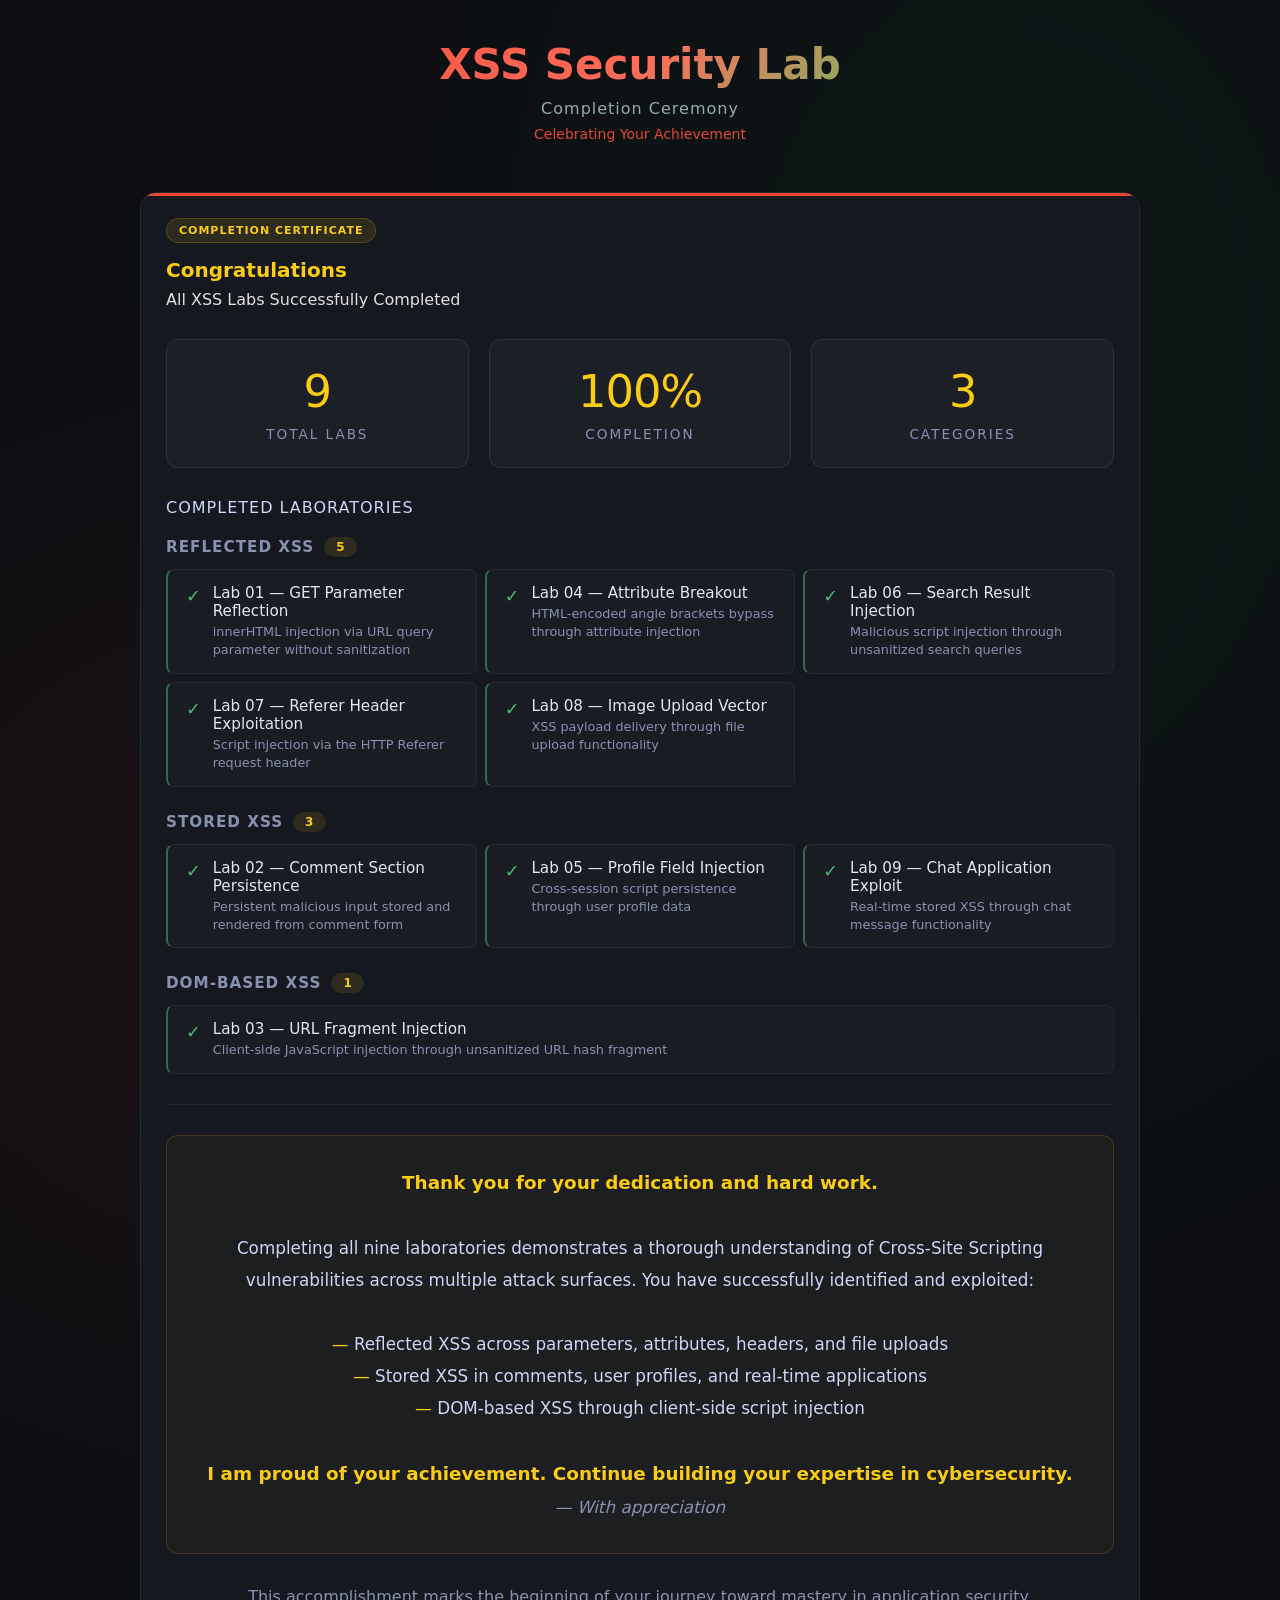
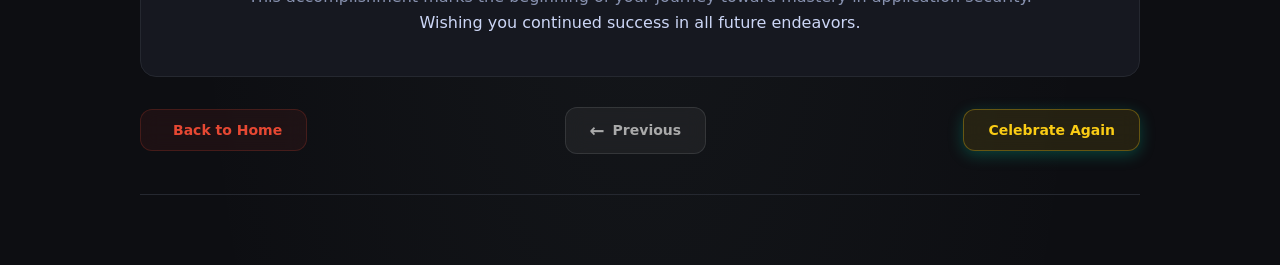
==== final.html @ 7cd40464 "Initial commit: XSS Laboratories project" ====
<!DOCTYPE html>
<html lang="en">
<head>
    <meta charset="UTF-8">
    <meta name="viewport" content="width=device-width, initial-scale=1.0">
    <title>XSS Lab Complete: Congratulations!</title>
    <link rel="stylesheet" href="/style/style_lab/style.css">
    <style>
        /* Celebration Animation Styles */
        .celebration-overlay {
            position: fixed;
            top: 0;
            left: 0;
            width: 100%;
            height: 100%;
            pointer-events: none;
            z-index: 9999;
        }

        .confetti {
            position: absolute;
            width: 10px;
            height: 10px;
            animation: confettiFall linear forwards;
        }

        @keyframes confettiFall {
            0% {
                transform: translateY(-100px) rotate(0deg) scale(1);
                opacity: 1;
            }
            25% {
                transform: translateY(25vh) rotate(90deg) scale(1.1);
                opacity: 1;
            }
            50% {
                transform: translateY(50vh) rotate(180deg) scale(0.9);
                opacity: 0.8;
            }
            75% {
                transform: translateY(75vh) rotate(270deg) scale(0.7);
                opacity: 0.5;
            }
            100% {
                transform: translateY(100vh) rotate(360deg) scale(0.4);
                opacity: 0;
            }
        }

        @keyframes floatUp {
            0% {
                transform: translateY(0) scale(1);
                opacity: 1;
            }
            100% {
                transform: translateY(-80px) scale(1.3);
                opacity: 0;
            }
        }

        .floating-emoji {
            position: absolute;
            font-size: 1.8rem;
            animation: floatUp 2s ease-out forwards;
            pointer-events: none;
        }

        /* Professional subtle sparkle */
        .trophy-sparkle {
            animation: professionalGlow 2s ease-in-out infinite alternate;
        }

        @keyframes professionalGlow {
            0% {
                text-shadow: 0 0 15px rgba(250, 204, 21, 0.4), 0 0 30px rgba(250, 204, 21, 0.2);
            }
            100% {
                text-shadow: 0 0 25px rgba(250, 204, 21, 0.6), 0 0 50px rgba(250, 204, 21, 0.3);
            }
        }

        .stats-grid {
            display: grid;
            grid-template-columns: repeat(auto-fit, minmax(150px, 1fr));
            gap: 20px;
            margin: 30px 0;
        }

        .stat-card {
            background: rgba(255, 255, 255, 0.03);
            border: 1px solid rgba(255, 255, 255, 0.08);
            border-radius: 12px;
            padding: 25px 20px;
            text-align: center;
            transition: all 0.3s ease;
        }

        .stat-card:hover {
            background: rgba(255, 255, 255, 0.06);
            border-color: rgba(250, 204, 21, 0.3);
            transform: translateY(-3px);
        }

        .stat-number {
            font-size: 2.8rem;
            font-weight: 300;
            color: #facc15;
            margin-bottom: 8px;
            letter-spacing: -1px;
        }

        .stat-label {
            font-size: 0.85rem;
            color: #8892b0;
            text-transform: uppercase;
            letter-spacing: 2px;
            font-weight: 500;
        }

        .message-box {
            background: rgba(250, 204, 21, 0.03);
            border: 1px solid rgba(250, 204, 21, 0.15);
            border-radius: 12px;
            padding: 30px;
            margin: 30px 0;
            font-size: 1.05rem;
            line-height: 1.9;
            color: #ccd6f6;
            text-align: center;
        }

        .message-box strong {
            color: #facc15;
            font-size: 1.15rem;
            font-weight: 600;
        }

        /* Professional Lab List Styles */
        .lab-list-section {
            margin: 30px 0;
        }

        .lab-category {
            margin-bottom: 25px;
        }

        .lab-category h4 {
            color: #8892b0;
            margin-bottom: 12px;
            font-size: 0.95rem;
            font-weight: 600;
            letter-spacing: 1px;
            text-transform: uppercase;
            display: flex;
            align-items: center;
            gap: 10px;
        }

        .lab-category h4 .category-count {
            background: rgba(250, 204, 21, 0.1);
            padding: 3px 12px;
            border-radius: 20px;
            font-size: 0.75rem;
            color: #facc15;
            letter-spacing: 0.5px;
        }

        .lab-list {
            list-style: none;
            padding: 0;
            display: grid;
            grid-template-columns: repeat(auto-fit, minmax(300px, 1fr));
            gap: 8px;
        }

        .lab-list li {
            background: rgba(255, 255, 255, 0.02);
            border: 1px solid rgba(255, 255, 255, 0.06);
            border-radius: 8px;
            padding: 14px 18px;
            color: #ccd6f6;
            transition: all 0.3s ease;
            display: flex;
            align-items: flex-start;
            gap: 12px;
        }

        .lab-list li:hover {
            background: rgba(255, 255, 255, 0.04);
            border-color: rgba(250, 204, 21, 0.2);
        }

        .lab-list li.completed {
            border-left: 2px solid rgba(72, 187, 120, 0.5);
        }

        .lab-list li .check-icon {
            color: #48bb78;
            font-size: 1.1rem;
            margin-top: 2px;
            flex-shrink: 0;
        }

        .lab-list li .lab-info {
            flex: 1;
        }

        .lab-list li .lab-name {
            font-weight: 500;
            font-size: 0.95rem;
            color: #e2e8f0;
            display: block;
            margin-bottom: 3px;
        }

        .lab-list li .lab-desc {
            font-size: 0.8rem;
            color: #8892b0;
            display: block;
            line-height: 1.4;
        }

        .divider {
            border: none;
            border-top: 1px solid rgba(255, 255, 255, 0.06);
            margin: 30px 0;
        }
    </style>
</head>
<body>
<div class="container">
    <div class="header">
        <h1>XSS Security Lab</h1>
        <p class="tagline">Completion Ceremony</p>
        <p class="author">Celebrating Your Achievement</p>
    </div>

    <div class="lab-card">
        <div class="badge" style="background: rgba(250, 204, 21, 0.1); color: #facc15; border: 1px solid rgba(250, 204, 21, 0.2);">COMPLETION CERTIFICATE</div>
        <h2 style="color: #facc15;" class="trophy-sparkle">
            Congratulations
        </h2>
        <p class="subtitle">All XSS Labs Successfully Completed</p>

        <div class="stats-grid">
            <div class="stat-card">
                <div class="stat-number">9</div>
                <div class="stat-label">Total Labs</div>
            </div>
            <div class="stat-card">
                <div class="stat-number">100%</div>
                <div class="stat-label">Completion</div>
            </div>
            <div class="stat-card">
                <div class="stat-number">3</div>
                <div class="stat-label">Categories</div>
            </div>
        </div>

        <!-- Lab List Section -->
        <div class="lab-list-section">
            <h3 style="color: #ccd6f6; margin-bottom: 20px; font-weight: 500; font-size: 1rem; letter-spacing: 1px; text-transform: uppercase;">Completed Laboratories</h3>
            
            <!-- Reflected XSS Category -->
            <div class="lab-category">
                <h4>Reflected XSS <span class="category-count">5</span></h4>
                <ul class="lab-list">
                    <li class="completed">
                        <span class="check-icon">✓</span>
                        <div class="lab-info">
                            <span class="lab-name">Lab 01 — GET Parameter Reflection</span>
                            <span class="lab-desc">innerHTML injection via URL query parameter without sanitization</span>
                        </div>
                    </li>
                    <li class="completed">
                        <span class="check-icon">✓</span>
                        <div class="lab-info">
                            <span class="lab-name">Lab 04 — Attribute Breakout</span>
                            <span class="lab-desc">HTML-encoded angle brackets bypass through attribute injection</span>
                        </div>
                    </li>
                    <li class="completed">
                        <span class="check-icon">✓</span>
                        <div class="lab-info">
                            <span class="lab-name">Lab 06 — Search Result Injection</span>
                            <span class="lab-desc">Malicious script injection through unsanitized search queries</span>
                        </div>
                    </li>
                    <li class="completed">
                        <span class="check-icon">✓</span>
                        <div class="lab-info">
                            <span class="lab-name">Lab 07 — Referer Header Exploitation</span>
                            <span class="lab-desc">Script injection via the HTTP Referer request header</span>
                        </div>
                    </li>
                    <li class="completed">
                        <span class="check-icon">✓</span>
                        <div class="lab-info">
                            <span class="lab-name">Lab 08 — Image Upload Vector</span>
                            <span class="lab-desc">XSS payload delivery through file upload functionality</span>
                        </div>
                    </li>
                </ul>
            </div>

            <!-- Stored XSS Category -->
            <div class="lab-category">
                <h4>Stored XSS <span class="category-count">3</span></h4>
                <ul class="lab-list">
                    <li class="completed">
                        <span class="check-icon">✓</span>
                        <div class="lab-info">
                            <span class="lab-name">Lab 02 — Comment Section Persistence</span>
                            <span class="lab-desc">Persistent malicious input stored and rendered from comment form</span>
                        </div>
                    </li>
                    <li class="completed">
                        <span class="check-icon">✓</span>
                        <div class="lab-info">
                            <span class="lab-name">Lab 05 — Profile Field Injection</span>
                            <span class="lab-desc">Cross-session script persistence through user profile data</span>
                        </div>
                    </li>
                    <li class="completed">
                        <span class="check-icon">✓</span>
                        <div class="lab-info">
                            <span class="lab-name">Lab 09 — Chat Application Exploit</span>
                            <span class="lab-desc">Real-time stored XSS through chat message functionality</span>
                        </div>
                    </li>
                </ul>
            </div>

            <!-- DOM-based XSS Category -->
            <div class="lab-category">
                <h4>DOM-based XSS <span class="category-count">1</span></h4>
                <ul class="lab-list">
                    <li class="completed">
                        <span class="check-icon">✓</span>
                        <div class="lab-info">
                            <span class="lab-name">Lab 03 — URL Fragment Injection</span>
                            <span class="lab-desc">Client-side JavaScript injection through unsanitized URL hash fragment</span>
                        </div>
                    </li>
                </ul>
            </div>
        </div>

        <hr class="divider">

        <div class="message-box">
            <strong>Thank you for your dedication and hard work.</strong><br><br>
            Completing all nine laboratories demonstrates a thorough understanding of Cross-Site Scripting vulnerabilities across multiple attack surfaces. You have successfully identified and exploited:<br><br>
            <span style="color: #facc15;">—</span> Reflected XSS across parameters, attributes, headers, and file uploads<br>
            <span style="color: #facc15;">—</span> Stored XSS in comments, user profiles, and real-time applications<br>
            <span style="color: #facc15;">—</span> DOM-based XSS through client-side script injection<br><br>
            <strong>I am proud of your achievement. Continue building your expertise in cybersecurity.</strong><br>
            <em style="color: #8892b0;">— With appreciation</em>
        </div>

        <div class="description" style="text-align: center; font-size: 1rem; color: #8892b0;">
            <p>This accomplishment marks the beginning of your journey toward mastery in application security.</p>
            <p style="color: #ccd6f6;">Wishing you continued success in all future endeavors.</p>
        </div>
    </div>

    <div class="button-container">
        <button class="nav-btn btn-home" onclick="window.location.href='index.html'">
            <span class="btn-icon"></span> Back to Home
        </button>
        <button class="nav-btn btn-prev" onclick="window.location.href='lab9.html'">
            <span class="btn-icon">&#8592;</span> Previous
        </button>
        <button class="nav-btn btn-next" onclick="restartCelebration()" style="background: rgba(250, 204, 21, 0.1); color: #facc15; border: 1px solid rgba(250, 204, 21, 0.3);">
            Celebrate Again
        </button>
    </div>

    <div class="footer">
        
    </div>
</div>

<div class="celebration-overlay" id="celebrationOverlay"></div>

<script>
    function toggleSolution() {
        // Placeholder for compatibility
    }

    // ============ PROFESSIONAL CELEBRATION EFFECTS ============
    
    const confettiColors = [
        '#facc15', '#c9a914', '#e5c217', '#d4af37', '#b8960f',
        '#f0d060', '#dac04a', '#c5a830', '#b89820', '#a88818'
    ];

    function createConfetti() {
        const overlay = document.getElementById('celebrationOverlay');
        const confettiCount = 100;

        for (let i = 0; i < confettiCount; i++) {
            setTimeout(() => {
                const confetti = document.createElement('div');
                confetti.className = 'confetti';
                confetti.style.left = Math.random() * 100 + '%';
                confetti.style.backgroundColor = confettiColors[Math.floor(Math.random() * confettiColors.length)];
                confetti.style.width = (Math.random() * 8 + 4) + 'px';
                confetti.style.height = (Math.random() * 8 + 4) + 'px';
                confetti.style.borderRadius = '2px';
                confetti.style.animationDuration = (Math.random() * 4 + 3) + 's';
                confetti.style.animationDelay = Math.random() * 0.8 + 's';
                confetti.style.opacity = '0.7';
                
                overlay.appendChild(confetti);
                
                setTimeout(() => {
                    confetti.remove();
                }, 6000);
            }, i * 25);
        }
    }

    function restartCelebration() {
        const overlay = document.getElementById('celebrationOverlay');
        overlay.innerHTML = '';
        createConfetti();
        
        // Scroll to top smoothly
        window.scrollTo({ top: 0, behavior: 'smooth' });
    }

    // Auto-start celebration on page load
    window.addEventListener('load', () => {
        setTimeout(() => {
            createConfetti();
        }, 500);
    });

    // Single celebration wave
    setInterval(() => {
        createConfetti();
    }, 8000);

    console.log('✓ All 9 XSS Laboratories Completed');
    console.log('✓ Categories: Reflected (5) | Stored (3) | DOM-based (1)');
    console.log('✓ Completion: 100%');
</script>
</body>
</html>
---- style/style_lab/style.css ----
:root {
    /* Collection 2: The Offensive Labs */
    --bg: #0D0E12;
    --card: #161820;
    --accent: #E64833;
    --danger: #E64833;
    --warning: #f0a500;
    --success: #00FF66;
    --info: #90AEAD;
    --text: #e0e0e0;
    --muted: #90AEAD;
    --border: #252830;
    --glow: #E64833;
}

* {
    margin: 0;
    padding: 0;
    box-sizing: border-box;
}

body {
    font-family: 'Segoe UI', system-ui, -apple-system, sans-serif;
    background: var(--bg);
    color: var(--text);
    min-height: 100vh;
    padding: 40px 20px;
    position: relative;
    overflow-x: hidden;
    background-image: 
        radial-gradient(ellipse at 20% 50%, rgba(230, 72, 51, 0.06) 0%, transparent 50%),
        radial-gradient(ellipse at 80% 20%, rgba(0, 255, 102, 0.04) 0%, transparent 50%),
        radial-gradient(ellipse at 50% 80%, rgba(144, 174, 173, 0.05) 0%, transparent 50%);
}

.container {
    max-width: 1000px;
    margin: 0 auto;
    position: relative;
    z-index: 1;
}

/* Header */
.header {
    text-align: center;
    margin-bottom: 50px;
}

.header h1 {
    font-size: 42px;
    font-weight: 800;
    background: linear-gradient(135deg, var(--accent), #ff6b5a, var(--success));
    -webkit-background-clip: text;
    -webkit-text-fill-color: transparent;
    background-clip: text;
    margin-bottom: 10px;
}

.header .tagline {
    color: var(--muted);
    font-size: 16px;
    letter-spacing: 1px;
}

.header .author {
    color: var(--accent);
    font-size: 14px;
    margin-top: 8px;
}

/* Lab Card */
.lab-card {
    background: var(--card);
    border: 1px solid var(--border);
    border-radius: 16px;
    padding: 25px;
    transition: all 0.3s;
    position: relative;
    overflow: hidden;
    backdrop-filter: blur(10px);
    margin-bottom: 30px;
}

.lab-card:hover {
    border-color: var(--accent);
    box-shadow: 0 15px 40px rgba(230, 72, 51, 0.15);
}

.lab-card::before {
    content: '';
    position: absolute;
    top: 0;
    left: 0;
    right: 0;
    height: 3px;
    background: var(--danger);
}

.lab-card .badge {
    display: inline-block;
    padding: 5px 12px;
    border-radius: 20px;
    font-size: 11px;
    font-weight: 700;
    text-transform: uppercase;
    letter-spacing: 1px;
    margin-bottom: 15px;
    background: rgba(230, 72, 51, 0.15);
    color: var(--danger);
}

.lab-card h2 {
    font-size: 20px;
    margin-bottom: 8px;
    color: #fff;
}

.lab-card .description {
    font-size: 13px;
    color: var(--muted);
    line-height: 1.6;
    margin-bottom: 15px;
}

.lab-card .description code {
    background: rgba(255, 255, 255, 0.06);
    padding: 2px 6px;
    border-radius: 4px;
    color: var(--warning);
    font-family: 'Fira Code', 'Consolas', monospace;
    font-size: 12px;
}

/* Vulnerable Section */
.vulnerable-section {
    background: rgba(230, 72, 51, 0.05);
    border: 1px solid rgba(230, 72, 51, 0.2);
    border-radius: 12px;
    padding: 20px;
    margin-top: 20px;
}

.vulnerable-section .section-label {
    font-size: 14px;
    font-weight: 700;
    margin-bottom: 15px;
    text-transform: uppercase;
    letter-spacing: 1px;
    color: var(--accent);
}

.comment-form {
    display: flex;
    flex-direction: column;
    gap: 10px;
    margin-bottom: 20px;
}

.comment-form input,
.comment-form textarea {
    background: var(--bg);
    border: 1px solid var(--border);
    border-radius: 8px;
    padding: 10px 15px;
    color: var(--text);
    font-family: inherit;
    font-size: 14px;
    transition: all 0.3s;
}

.comment-form input:focus,
.comment-form textarea:focus {
    outline: none;
    border-color: var(--accent);
    box-shadow: 0 0 0 3px rgba(230, 72, 51, 0.1);
}

.comment-form textarea {
    min-height: 100px;
    resize: vertical;
}

/* Button Styles */
button {
    background: var(--accent);
    color: white;
    border: none;
    padding: 10px 20px;
    border-radius: 8px;
    cursor: pointer;
    font-size: 14px;
    font-weight: 600;
    transition: all 0.3s;
    font-family: inherit;
    position: relative;
    overflow: hidden;
}

button::before {
    content: '';
    position: absolute;
    top: 50%;
    left: 50%;
    width: 0;
    height: 0;
    border-radius: 50%;
    background: rgba(255, 255, 255, 0.2);
    transform: translate(-50%, -50%);
    transition: width 0.6s, height 0.6s;
}

button:hover::before {
    width: 300px;
    height: 300px;
}

button:hover {
    transform: translateY(-2px);
    box-shadow: 0 8px 25px rgba(230, 72, 51, 0.4);
}

button:active {
    transform: translateY(0);
    box-shadow: 0 4px 15px rgba(230, 72, 51, 0.3);
}

.btn-danger {
    background: var(--danger);
}

.btn-danger:hover {
    box-shadow: 0 8px 25px rgba(230, 72, 51, 0.4);
}

.btn-warning {
    background: var(--warning);
    color: #000;
}

.btn-warning:hover {
    box-shadow: 0 8px 25px rgba(240, 165, 0, 0.4);
}

.btn-success {
    background: linear-gradient(135deg, var(--success), #00cc44);
}

.btn-success:hover {
    box-shadow: 0 8px 25px rgba(0, 255, 102, 0.4);
}

.btn-info {
    background: var(--info);
    color: #0D0E12;
}

.btn-info:hover {
    box-shadow: 0 8px 25px rgba(144, 174, 173, 0.4);
}

/* Button Groups */
.button-group {
    display: flex;
    gap: 0.75rem;
    flex-wrap: wrap;
}

.button-group button {
    flex: 1;
    min-width: 120px;
    display: flex;
    align-items: center;
    justify-content: center;
    gap: 0.5rem;
}

.button-container {
    display: flex;
    justify-content: space-between;
    align-items: center;
    gap: 1rem;
    margin-top: 10px;
    flex-wrap: wrap;
}

.nav-btn {
    padding: 12px 24px;
    border-radius: 12px;
    font-weight: 600;
    font-size: 14px;
    display: flex;
    align-items: center;
    gap: 8px;
    transition: all 0.25s cubic-bezier(0.4, 0, 0.2, 1);
    text-decoration: none;
    cursor: pointer;
    position: relative;
    overflow: hidden;
    backdrop-filter: blur(10px);
}

/* Home */
.btn-home {
    background: rgba(230, 72, 51, 0.08);
    color: var(--accent);
    border: 1px solid rgba(230, 72, 51, 0.2);
}

.btn-home:hover {
    background: rgba(230, 72, 51, 0.15);
    border-color: var(--accent);
    transform: translateY(-2px);
    box-shadow: 0 10px 30px rgba(230, 72, 51, 0.25);
}

/* Next */
.btn-next {
    background: #00b894;
    color: #fff;
    border: none;
    box-shadow: 0 4px 15px rgba(0, 184, 148, 0.3);
}

.btn-next:hover {
    background: #00a381;
    transform: translateY(-2px);
    box-shadow: 0 12px 30px rgba(0, 184, 148, 0.5);
}

.btn-next::after {
    content: '';
    position: absolute;
    top: 0;
    left: -100%;
    width: 100%;
    height: 100%;
    background: linear-gradient(90deg, transparent, rgba(255,255,255,0.2), transparent);
    transition: left 0.5s ease;
}

.btn-next:hover::after {
    left: 100%;
}

/* Prev */
.btn-prev {
    background: rgba(255, 255, 255, 0.05);
    color: #aaa;
    border: 1px solid rgba(255, 255, 255, 0.1);
}

.btn-prev:hover {
    background: rgba(255, 255, 255, 0.1);
    color: #fff;
    border-color: rgba(255, 255, 255, 0.25);
    transform: translateY(-2px);
    box-shadow: 0 10px 30px rgba(0, 0, 0, 0.3);
}

/* Icons */
.btn-icon {
    font-size: 18px;
    transition: transform 0.25s ease;
}

.btn-home:hover .btn-icon { transform: translateX(-4px); }
.btn-next:hover .btn-icon { transform: translateX(4px); }
.btn-prev:hover .btn-icon { transform: translateX(-4px); }

/* Payload Bar */
.payload-bar {
    display: flex;
    flex-wrap: wrap;
    gap: 6px;
    align-items: center;
    padding: 8px 12px;
    background: #0b0b0f;
    border-radius: 6px;
    margin-bottom: 20px;
    border: 1px solid #1f1f2a;
}

.payload-btn {
    background: transparent;
    color: #ff4d4d;
    border: 2px solid #2a1a1a;
    padding: 4px 10px;
    border-radius: 3px;
    font-size: 14px;
    font-family: 'Fira Code', 'Consolas', monospace;
    cursor: pointer;
    transition: all 0.15s ease;
    
    letter-spacing: 0.5px;
}

.payload-btn:hover {
    background: #ff4d4d;
    color: #000;
    border-color: #ff4d4d;
    box-shadow: 0 0 0 1px #ff4d4d;
}

/* Storage Info */
.storage-info {
    padding: 12px;
    background: rgba(144, 174, 173, 0.05);
    border: 1px solid rgba(144, 174, 173, 0.2);
    border-radius: 8px;
    margin-bottom: 20px;
    font-size: 13px;
    color: var(--muted);
}

.storage-info code {
    background: rgba(255, 255, 255, 0.06);
    padding: 2px 6px;
    border-radius: 4px;
    color: var(--warning);
    font-family: 'Fira Code', 'Consolas', monospace;
}

.storage-info .counter {
    color: var(--accent);
    font-weight: 600;
}

/* Comments Container */
.comments-container {
    display: flex;
    flex-direction: column;
    gap: 15px;
}

.comment-card {
    background: var(--bg);
    border: 1px solid var(--border);
    border-radius: 10px;
    padding: 15px;
    transition: all 0.3s;
    animation: slideIn 0.3s ease-out;
}

@keyframes slideIn {
    from {
        opacity: 0;
        transform: translateY(-10px);
    }
    to {
        opacity: 1;
        transform: translateY(0);
    }
}

.comment-card:hover {
    border-color: rgba(230, 72, 51, 0.3);
}

.comment-header {
    display: flex;
    justify-content: space-between;
    align-items: center;
    margin-bottom: 10px;
    padding-bottom: 10px;
    border-bottom: 1px solid var(--border);
    font-size: 14px;
}

.comment-content {
    font-size: 14px;
    line-height: 1.6;
    color: var(--text);
    word-break: break-word;
}

.delete-btn {
    background: var(--danger);
    padding: 4px 8px;
    font-size: 12px;
    border-radius: 6px;
    transition: all 0.3s;
}

.delete-btn:hover {
    background: #ff5a5a;
    transform: scale(1.05);
    box-shadow: 0 3px 10px rgba(230, 72, 51, 0.4);
}

/* Solution Panel */
.solution-panel {
    display: none;
    background: rgba(0, 255, 102, 0.05);
    border: 1px solid rgba(0, 255, 102, 0.3);
    border-radius: 12px;
    padding: 25px;
    margin-top: 20px;
    animation: fadeIn 0.3s ease-out;
}

@keyframes fadeIn {
    from {
        opacity: 0;
        transform: translateY(-10px);
    }
    to {
        opacity: 1;
        transform: translateY(0);
    }
}

.solution-panel.show {
    display: block;
}

.solution-panel h3 {
    color: var(--success);
    margin-bottom: 15px;
    font-size: 18px;
}

.solution-panel h4 {
    color: #fff;
    margin-bottom: 10px;
    margin-top: 20px;
}

.solution-panel pre {
    background: var(--bg);
    border: 1px solid var(--border);
    border-radius: 8px;
    padding: 15px;
    overflow-x: auto;
    font-size: 12px;
    line-height: 1.5;
    margin-bottom: 15px;
}

.solution-panel code {
    color: var(--text);
    font-family: 'Fira Code', 'Consolas', monospace;
}

.solution-panel ul {
    color: var(--muted);
    line-height: 1.8;
    font-size: 14px;
}

.solution-panel ul code {
    background: rgba(255, 255, 255, 0.06);
    padding: 2px 6px;
    border-radius: 4px;
    color: var(--warning);
}

/* Footer */
.footer {
    text-align: center;
    color: var(--muted);
    font-size: 12px;
    padding-top: 30px;
    border-top: 1px solid var(--border);
    margin-top: 40px;
}

.footer a {
    color: var(--accent);
    text-decoration: none;
}

.footer a:hover {
    text-decoration: underline;
    color: var(--success);
}

/* Tooltip for keyboard shortcuts */
.tooltip {
    position: relative;
    display: inline-block;
}

.tooltip .tooltiptext {
    visibility: hidden;
    width: 200px;
    background-color: var(--card);
    color: var(--text);
    text-align: center;
    border-radius: 6px;
    padding: 8px;
    position: absolute;
    z-index: 1;
    bottom: 125%;
    left: 50%;
    margin-left: -100px;
    font-size: 12px;
    border: 1px solid var(--border);
    opacity: 0;
    transition: opacity 0.3s;
}

.tooltip:hover .tooltiptext {
    visibility: visible;
    opacity: 1;
}

/* Responsive */
@media (max-width: 768px) {
    .header h1 {
        font-size: 32px;
    }
    
    .comment-form textarea {
        min-height: 80px;
    }
    
    .payload-bar {
        flex-direction: column;
        align-items: flex-start;
    }

    .button-group {
        flex-direction: column;
    }

    .button-group button {
        width: 100%;
    }

    .button-container {
        flex-direction: column;
    }

    .nav-btn {
        width: 100%;
        justify-content: center;
    }
}

@media (max-width: 480px) {
    .header h1 {
        font-size: 24px;
    }

    .lab-card {
        padding: 15px;
    }
}
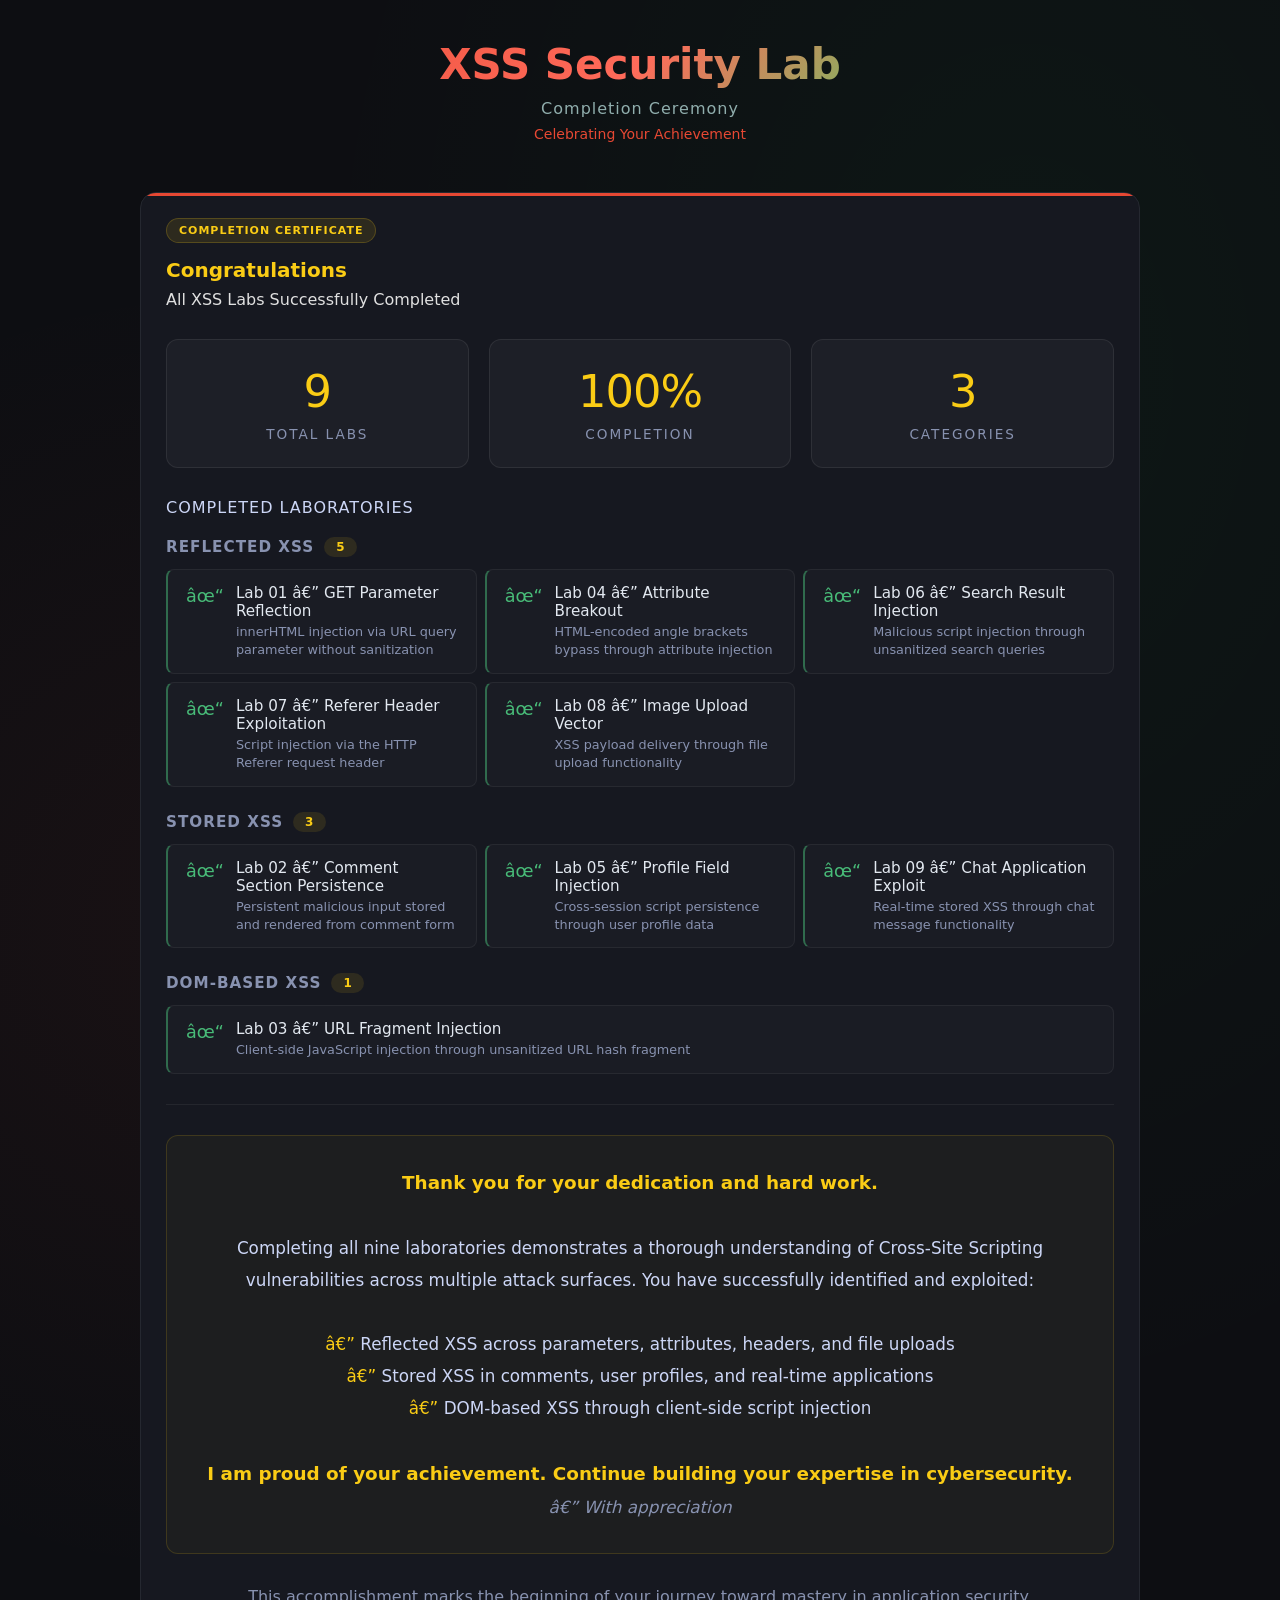
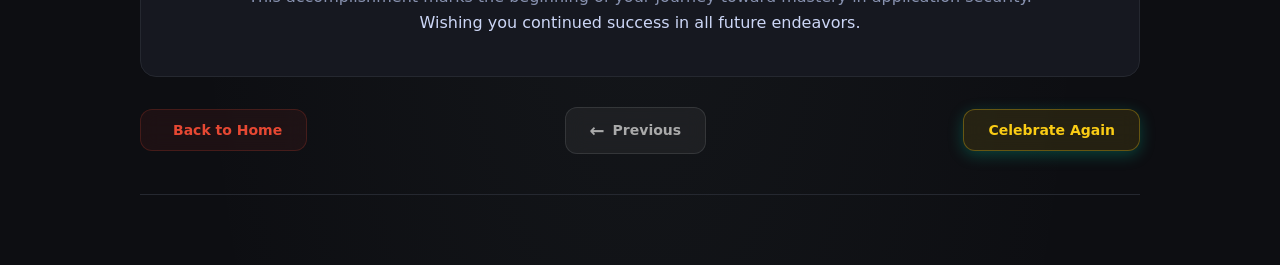
==== commit 4afedc36: "Fix CSS path for GitHub Pages" ====
--- a/final.html
+++ b/final.html
@@ -1,10 +1,10 @@
-<!DOCTYPE html>
+﻿<!DOCTYPE html>
 <html lang="en">
 <head>
     <meta charset="UTF-8">
     <meta name="viewport" content="width=device-width, initial-scale=1.0">
     <title>XSS Lab Complete: Congratulations!</title>
-    <link rel="stylesheet" href="/style/style_lab/style.css">
+    <link rel="stylesheet" href="./style/style_lab/style.css">
     <style>
         /* Celebration Animation Styles */
         .celebration-overlay {
@@ -266,37 +266,37 @@
                 <h4>Reflected XSS <span class="category-count">5</span></h4>
                 <ul class="lab-list">
                     <li class="completed">
-                        <span class="check-icon">✓</span>
-                        <div class="lab-info">
-                            <span class="lab-name">Lab 01 — GET Parameter Reflection</span>
+                        <span class="check-icon">âœ“</span>
+                        <div class="lab-info">
+                            <span class="lab-name">Lab 01 â€” GET Parameter Reflection</span>
                             <span class="lab-desc">innerHTML injection via URL query parameter without sanitization</span>
                         </div>
                     </li>
                     <li class="completed">
-                        <span class="check-icon">✓</span>
-                        <div class="lab-info">
-                            <span class="lab-name">Lab 04 — Attribute Breakout</span>
+                        <span class="check-icon">âœ“</span>
+                        <div class="lab-info">
+                            <span class="lab-name">Lab 04 â€” Attribute Breakout</span>
                             <span class="lab-desc">HTML-encoded angle brackets bypass through attribute injection</span>
                         </div>
                     </li>
                     <li class="completed">
-                        <span class="check-icon">✓</span>
-                        <div class="lab-info">
-                            <span class="lab-name">Lab 06 — Search Result Injection</span>
+                        <span class="check-icon">âœ“</span>
+                        <div class="lab-info">
+                            <span class="lab-name">Lab 06 â€” Search Result Injection</span>
                             <span class="lab-desc">Malicious script injection through unsanitized search queries</span>
                         </div>
                     </li>
                     <li class="completed">
-                        <span class="check-icon">✓</span>
-                        <div class="lab-info">
-                            <span class="lab-name">Lab 07 — Referer Header Exploitation</span>
+                        <span class="check-icon">âœ“</span>
+                        <div class="lab-info">
+                            <span class="lab-name">Lab 07 â€” Referer Header Exploitation</span>
                             <span class="lab-desc">Script injection via the HTTP Referer request header</span>
                         </div>
                     </li>
                     <li class="completed">
-                        <span class="check-icon">✓</span>
-                        <div class="lab-info">
-                            <span class="lab-name">Lab 08 — Image Upload Vector</span>
+                        <span class="check-icon">âœ“</span>
+                        <div class="lab-info">
+                            <span class="lab-name">Lab 08 â€” Image Upload Vector</span>
                             <span class="lab-desc">XSS payload delivery through file upload functionality</span>
                         </div>
                     </li>
@@ -308,23 +308,23 @@
                 <h4>Stored XSS <span class="category-count">3</span></h4>
                 <ul class="lab-list">
                     <li class="completed">
-                        <span class="check-icon">✓</span>
-                        <div class="lab-info">
-                            <span class="lab-name">Lab 02 — Comment Section Persistence</span>
+                        <span class="check-icon">âœ“</span>
+                        <div class="lab-info">
+                            <span class="lab-name">Lab 02 â€” Comment Section Persistence</span>
                             <span class="lab-desc">Persistent malicious input stored and rendered from comment form</span>
                         </div>
                     </li>
                     <li class="completed">
-                        <span class="check-icon">✓</span>
-                        <div class="lab-info">
-                            <span class="lab-name">Lab 05 — Profile Field Injection</span>
+                        <span class="check-icon">âœ“</span>
+                        <div class="lab-info">
+                            <span class="lab-name">Lab 05 â€” Profile Field Injection</span>
                             <span class="lab-desc">Cross-session script persistence through user profile data</span>
                         </div>
                     </li>
                     <li class="completed">
-                        <span class="check-icon">✓</span>
-                        <div class="lab-info">
-                            <span class="lab-name">Lab 09 — Chat Application Exploit</span>
+                        <span class="check-icon">âœ“</span>
+                        <div class="lab-info">
+                            <span class="lab-name">Lab 09 â€” Chat Application Exploit</span>
                             <span class="lab-desc">Real-time stored XSS through chat message functionality</span>
                         </div>
                     </li>
@@ -336,9 +336,9 @@
                 <h4>DOM-based XSS <span class="category-count">1</span></h4>
                 <ul class="lab-list">
                     <li class="completed">
-                        <span class="check-icon">✓</span>
-                        <div class="lab-info">
-                            <span class="lab-name">Lab 03 — URL Fragment Injection</span>
+                        <span class="check-icon">âœ“</span>
+                        <div class="lab-info">
+                            <span class="lab-name">Lab 03 â€” URL Fragment Injection</span>
                             <span class="lab-desc">Client-side JavaScript injection through unsanitized URL hash fragment</span>
                         </div>
                     </li>
@@ -351,11 +351,11 @@
         <div class="message-box">
             <strong>Thank you for your dedication and hard work.</strong><br><br>
             Completing all nine laboratories demonstrates a thorough understanding of Cross-Site Scripting vulnerabilities across multiple attack surfaces. You have successfully identified and exploited:<br><br>
-            <span style="color: #facc15;">—</span> Reflected XSS across parameters, attributes, headers, and file uploads<br>
-            <span style="color: #facc15;">—</span> Stored XSS in comments, user profiles, and real-time applications<br>
-            <span style="color: #facc15;">—</span> DOM-based XSS through client-side script injection<br><br>
+            <span style="color: #facc15;">â€”</span> Reflected XSS across parameters, attributes, headers, and file uploads<br>
+            <span style="color: #facc15;">â€”</span> Stored XSS in comments, user profiles, and real-time applications<br>
+            <span style="color: #facc15;">â€”</span> DOM-based XSS through client-side script injection<br><br>
             <strong>I am proud of your achievement. Continue building your expertise in cybersecurity.</strong><br>
-            <em style="color: #8892b0;">— With appreciation</em>
+            <em style="color: #8892b0;">â€” With appreciation</em>
         </div>
 
         <div class="description" style="text-align: center; font-size: 1rem; color: #8892b0;">
@@ -442,9 +442,9 @@
         createConfetti();
     }, 8000);
 
-    console.log('✓ All 9 XSS Laboratories Completed');
-    console.log('✓ Categories: Reflected (5) | Stored (3) | DOM-based (1)');
-    console.log('✓ Completion: 100%');
+    console.log('âœ“ All 9 XSS Laboratories Completed');
+    console.log('âœ“ Categories: Reflected (5) | Stored (3) | DOM-based (1)');
+    console.log('âœ“ Completion: 100%');
 </script>
 </body>
-</html>+</html>
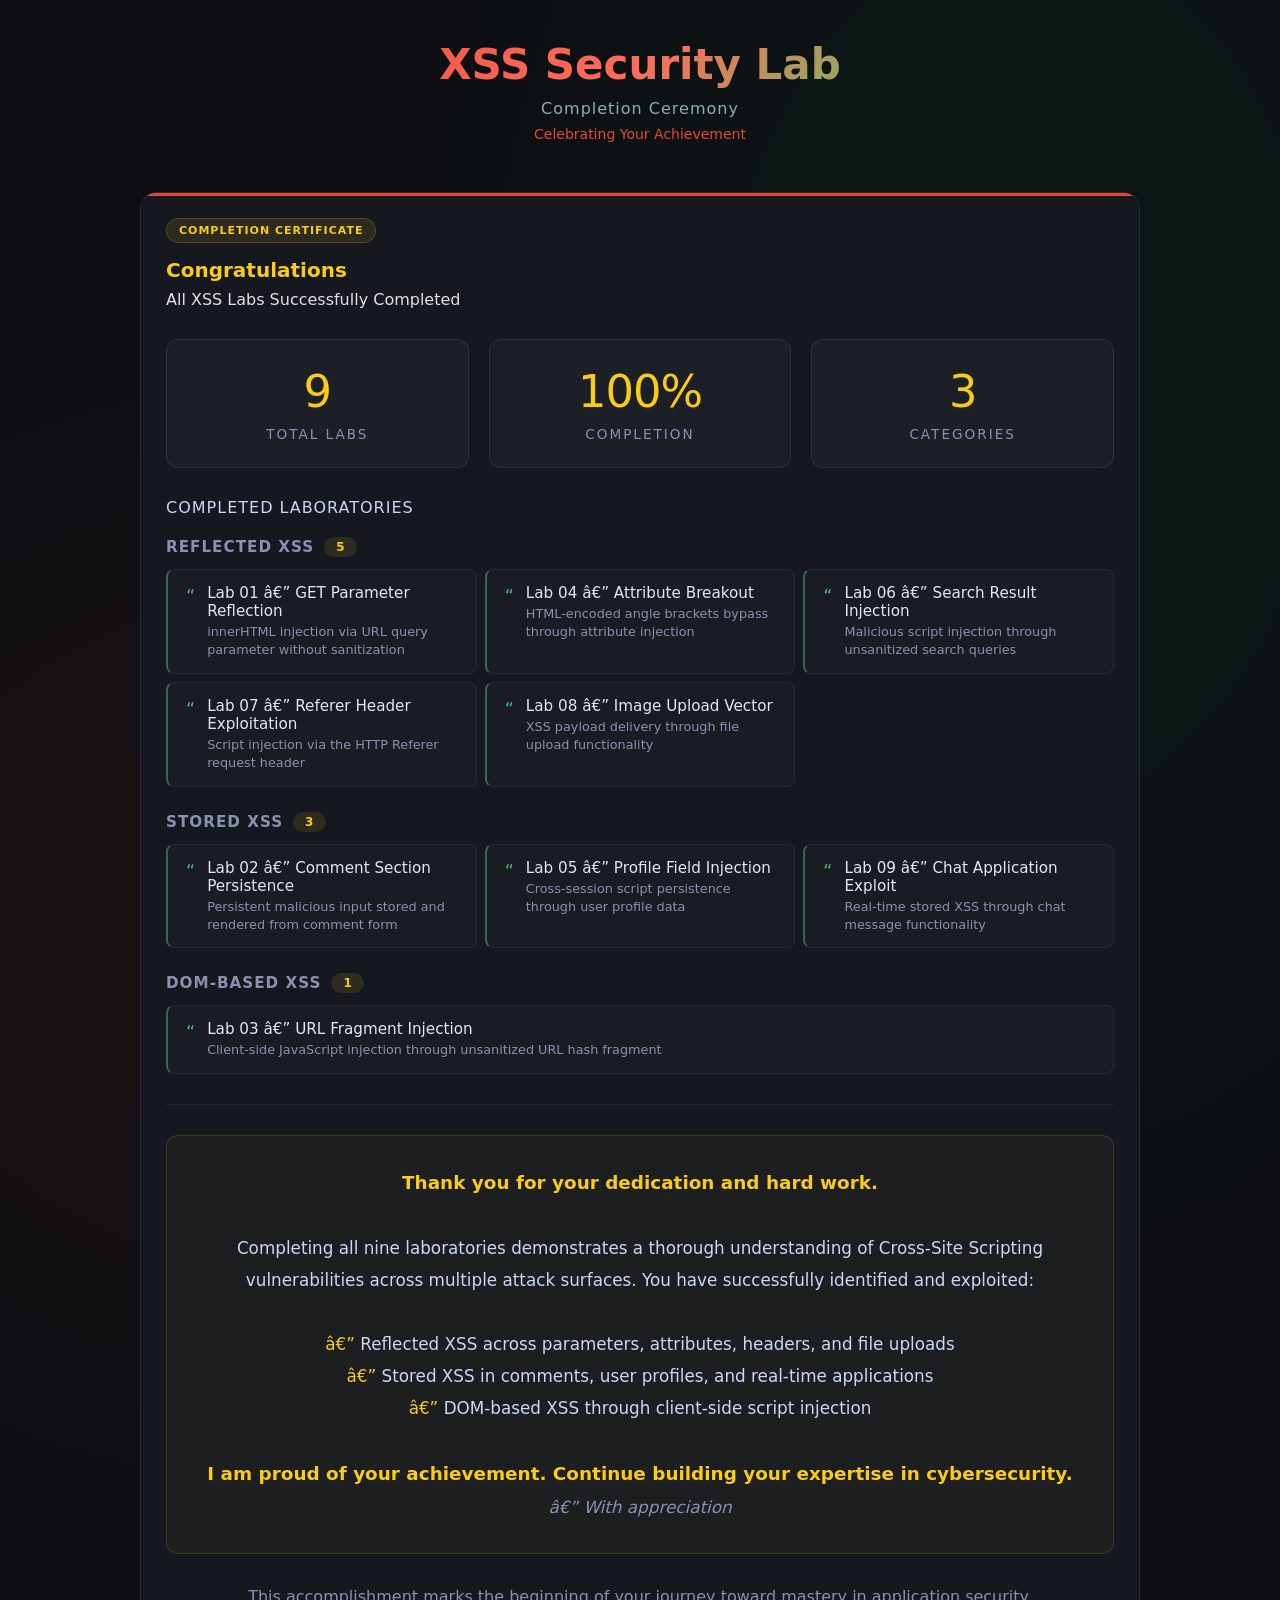
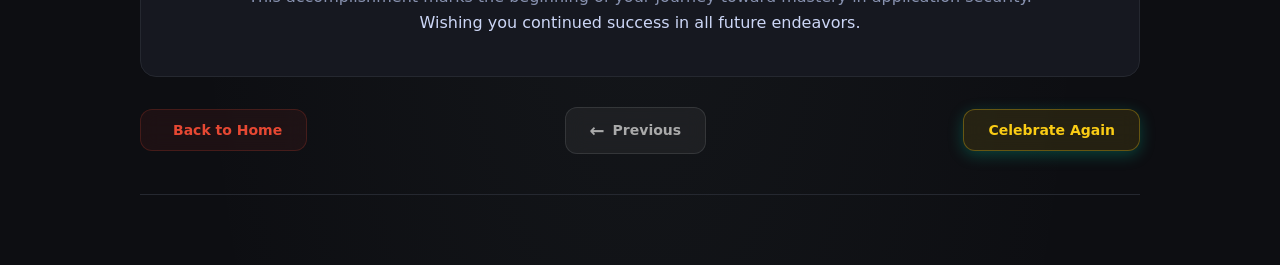
==== commit 1fbe79fc: "Fix CSS path for GitHub Pages" ====
--- a/final.html
+++ b/final.html
@@ -4,7 +4,7 @@
     <meta charset="UTF-8">
     <meta name="viewport" content="width=device-width, initial-scale=1.0">
     <title>XSS Lab Complete: Congratulations!</title>
-    <link rel="stylesheet" href="./style/style_lab/style.css">
+    <link rel="stylesheet" href="style/style_lab/style.css">
     <style>
         /* Celebration Animation Styles */
         .celebration-overlay {
@@ -266,35 +266,35 @@
                 <h4>Reflected XSS <span class="category-count">5</span></h4>
                 <ul class="lab-list">
                     <li class="completed">
-                        <span class="check-icon">âœ“</span>
+                        <span class="check-icon"> “</span>
                         <div class="lab-info">
                             <span class="lab-name">Lab 01 â€” GET Parameter Reflection</span>
                             <span class="lab-desc">innerHTML injection via URL query parameter without sanitization</span>
                         </div>
                     </li>
                     <li class="completed">
-                        <span class="check-icon">âœ“</span>
+                        <span class="check-icon"> “</span>
                         <div class="lab-info">
                             <span class="lab-name">Lab 04 â€” Attribute Breakout</span>
                             <span class="lab-desc">HTML-encoded angle brackets bypass through attribute injection</span>
                         </div>
                     </li>
                     <li class="completed">
-                        <span class="check-icon">âœ“</span>
+                        <span class="check-icon"> “</span>
                         <div class="lab-info">
                             <span class="lab-name">Lab 06 â€” Search Result Injection</span>
                             <span class="lab-desc">Malicious script injection through unsanitized search queries</span>
                         </div>
                     </li>
                     <li class="completed">
-                        <span class="check-icon">âœ“</span>
+                        <span class="check-icon"> “</span>
                         <div class="lab-info">
                             <span class="lab-name">Lab 07 â€” Referer Header Exploitation</span>
                             <span class="lab-desc">Script injection via the HTTP Referer request header</span>
                         </div>
                     </li>
                     <li class="completed">
-                        <span class="check-icon">âœ“</span>
+                        <span class="check-icon"> “</span>
                         <div class="lab-info">
                             <span class="lab-name">Lab 08 â€” Image Upload Vector</span>
                             <span class="lab-desc">XSS payload delivery through file upload functionality</span>
@@ -308,21 +308,21 @@
                 <h4>Stored XSS <span class="category-count">3</span></h4>
                 <ul class="lab-list">
                     <li class="completed">
-                        <span class="check-icon">âœ“</span>
+                        <span class="check-icon"> “</span>
                         <div class="lab-info">
                             <span class="lab-name">Lab 02 â€” Comment Section Persistence</span>
                             <span class="lab-desc">Persistent malicious input stored and rendered from comment form</span>
                         </div>
                     </li>
                     <li class="completed">
-                        <span class="check-icon">âœ“</span>
+                        <span class="check-icon"> “</span>
                         <div class="lab-info">
                             <span class="lab-name">Lab 05 â€” Profile Field Injection</span>
                             <span class="lab-desc">Cross-session script persistence through user profile data</span>
                         </div>
                     </li>
                     <li class="completed">
-                        <span class="check-icon">âœ“</span>
+                        <span class="check-icon"> “</span>
                         <div class="lab-info">
                             <span class="lab-name">Lab 09 â€” Chat Application Exploit</span>
                             <span class="lab-desc">Real-time stored XSS through chat message functionality</span>
@@ -336,7 +336,7 @@
                 <h4>DOM-based XSS <span class="category-count">1</span></h4>
                 <ul class="lab-list">
                     <li class="completed">
-                        <span class="check-icon">âœ“</span>
+                        <span class="check-icon"> “</span>
                         <div class="lab-info">
                             <span class="lab-name">Lab 03 â€” URL Fragment Injection</span>
                             <span class="lab-desc">Client-side JavaScript injection through unsanitized URL hash fragment</span>
@@ -442,9 +442,9 @@
         createConfetti();
     }, 8000);
 
-    console.log('âœ“ All 9 XSS Laboratories Completed');
-    console.log('âœ“ Categories: Reflected (5) | Stored (3) | DOM-based (1)');
-    console.log('âœ“ Completion: 100%');
+    console.log(' “ All 9 XSS Laboratories Completed');
+    console.log(' “ Categories: Reflected (5) | Stored (3) | DOM-based (1)');
+    console.log(' “ Completion: 100%');
 </script>
 </body>
 </html>
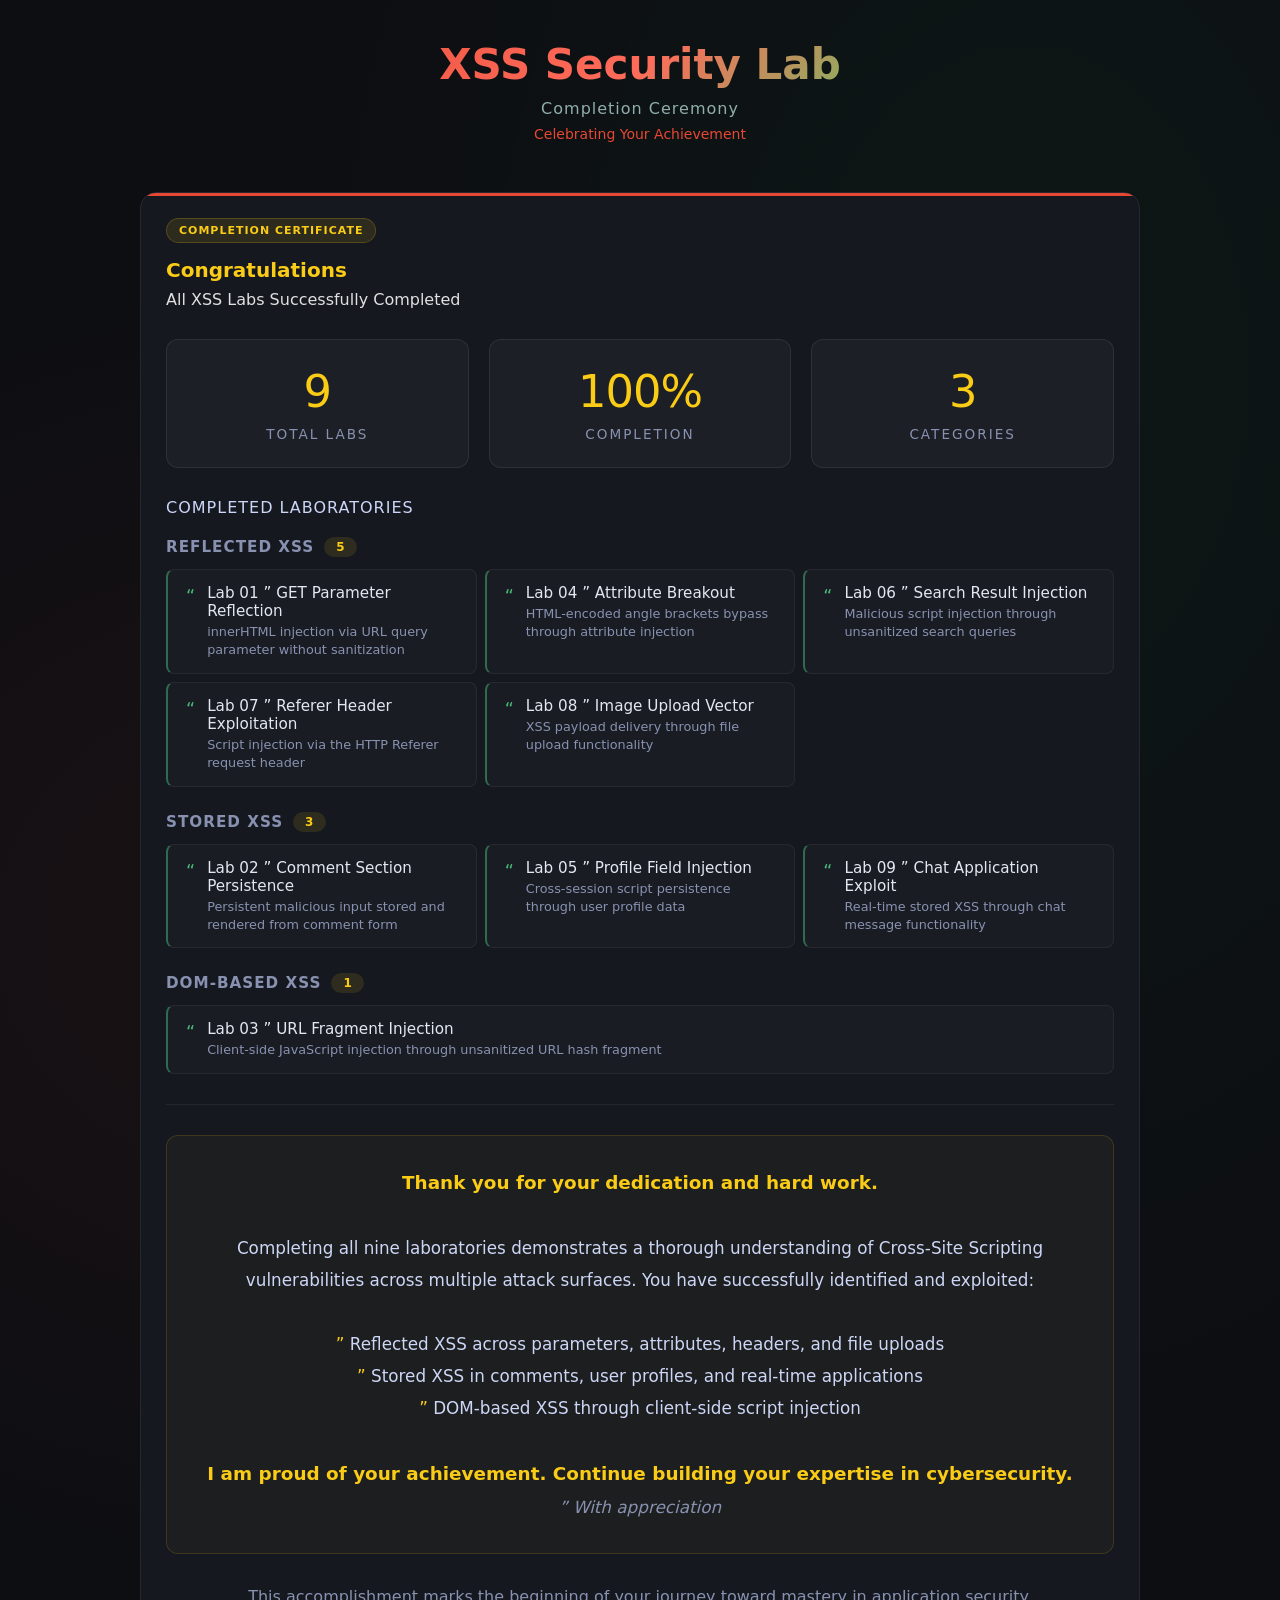
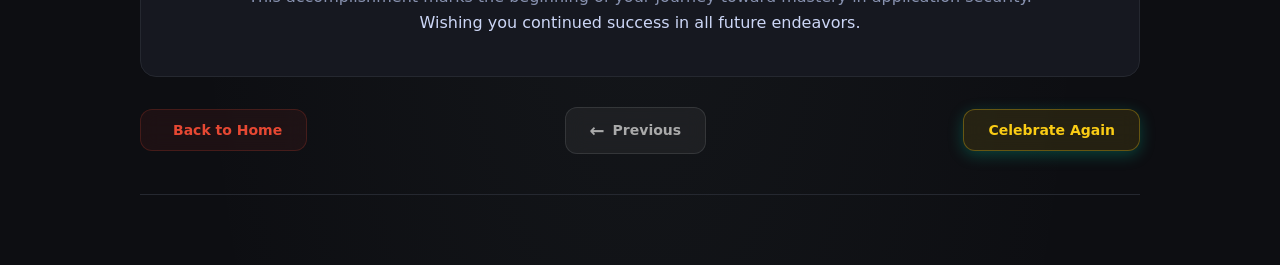
==== commit ea725d87: "Fix CSS path for GitHub Pages" ====
--- a/final.html
+++ b/final.html
@@ -268,35 +268,35 @@
                     <li class="completed">
                         <span class="check-icon"> “</span>
                         <div class="lab-info">
-                            <span class="lab-name">Lab 01 â€” GET Parameter Reflection</span>
+                            <span class="lab-name">Lab 01   ” GET Parameter Reflection</span>
                             <span class="lab-desc">innerHTML injection via URL query parameter without sanitization</span>
                         </div>
                     </li>
                     <li class="completed">
                         <span class="check-icon"> “</span>
                         <div class="lab-info">
-                            <span class="lab-name">Lab 04 â€” Attribute Breakout</span>
+                            <span class="lab-name">Lab 04   ” Attribute Breakout</span>
                             <span class="lab-desc">HTML-encoded angle brackets bypass through attribute injection</span>
                         </div>
                     </li>
                     <li class="completed">
                         <span class="check-icon"> “</span>
                         <div class="lab-info">
-                            <span class="lab-name">Lab 06 â€” Search Result Injection</span>
+                            <span class="lab-name">Lab 06   ” Search Result Injection</span>
                             <span class="lab-desc">Malicious script injection through unsanitized search queries</span>
                         </div>
                     </li>
                     <li class="completed">
                         <span class="check-icon"> “</span>
                         <div class="lab-info">
-                            <span class="lab-name">Lab 07 â€” Referer Header Exploitation</span>
+                            <span class="lab-name">Lab 07   ” Referer Header Exploitation</span>
                             <span class="lab-desc">Script injection via the HTTP Referer request header</span>
                         </div>
                     </li>
                     <li class="completed">
                         <span class="check-icon"> “</span>
                         <div class="lab-info">
-                            <span class="lab-name">Lab 08 â€” Image Upload Vector</span>
+                            <span class="lab-name">Lab 08   ” Image Upload Vector</span>
                             <span class="lab-desc">XSS payload delivery through file upload functionality</span>
                         </div>
                     </li>
@@ -310,21 +310,21 @@
                     <li class="completed">
                         <span class="check-icon"> “</span>
                         <div class="lab-info">
-                            <span class="lab-name">Lab 02 â€” Comment Section Persistence</span>
+                            <span class="lab-name">Lab 02   ” Comment Section Persistence</span>
                             <span class="lab-desc">Persistent malicious input stored and rendered from comment form</span>
                         </div>
                     </li>
                     <li class="completed">
                         <span class="check-icon"> “</span>
                         <div class="lab-info">
-                            <span class="lab-name">Lab 05 â€” Profile Field Injection</span>
+                            <span class="lab-name">Lab 05   ” Profile Field Injection</span>
                             <span class="lab-desc">Cross-session script persistence through user profile data</span>
                         </div>
                     </li>
                     <li class="completed">
                         <span class="check-icon"> “</span>
                         <div class="lab-info">
-                            <span class="lab-name">Lab 09 â€” Chat Application Exploit</span>
+                            <span class="lab-name">Lab 09   ” Chat Application Exploit</span>
                             <span class="lab-desc">Real-time stored XSS through chat message functionality</span>
                         </div>
                     </li>
@@ -338,7 +338,7 @@
                     <li class="completed">
                         <span class="check-icon"> “</span>
                         <div class="lab-info">
-                            <span class="lab-name">Lab 03 â€” URL Fragment Injection</span>
+                            <span class="lab-name">Lab 03   ” URL Fragment Injection</span>
                             <span class="lab-desc">Client-side JavaScript injection through unsanitized URL hash fragment</span>
                         </div>
                     </li>
@@ -351,11 +351,11 @@
         <div class="message-box">
             <strong>Thank you for your dedication and hard work.</strong><br><br>
             Completing all nine laboratories demonstrates a thorough understanding of Cross-Site Scripting vulnerabilities across multiple attack surfaces. You have successfully identified and exploited:<br><br>
-            <span style="color: #facc15;">â€”</span> Reflected XSS across parameters, attributes, headers, and file uploads<br>
-            <span style="color: #facc15;">â€”</span> Stored XSS in comments, user profiles, and real-time applications<br>
-            <span style="color: #facc15;">â€”</span> DOM-based XSS through client-side script injection<br><br>
+            <span style="color: #facc15;">  ”</span> Reflected XSS across parameters, attributes, headers, and file uploads<br>
+            <span style="color: #facc15;">  ”</span> Stored XSS in comments, user profiles, and real-time applications<br>
+            <span style="color: #facc15;">  ”</span> DOM-based XSS through client-side script injection<br><br>
             <strong>I am proud of your achievement. Continue building your expertise in cybersecurity.</strong><br>
-            <em style="color: #8892b0;">â€” With appreciation</em>
+            <em style="color: #8892b0;">  ” With appreciation</em>
         </div>
 
         <div class="description" style="text-align: center; font-size: 1rem; color: #8892b0;">
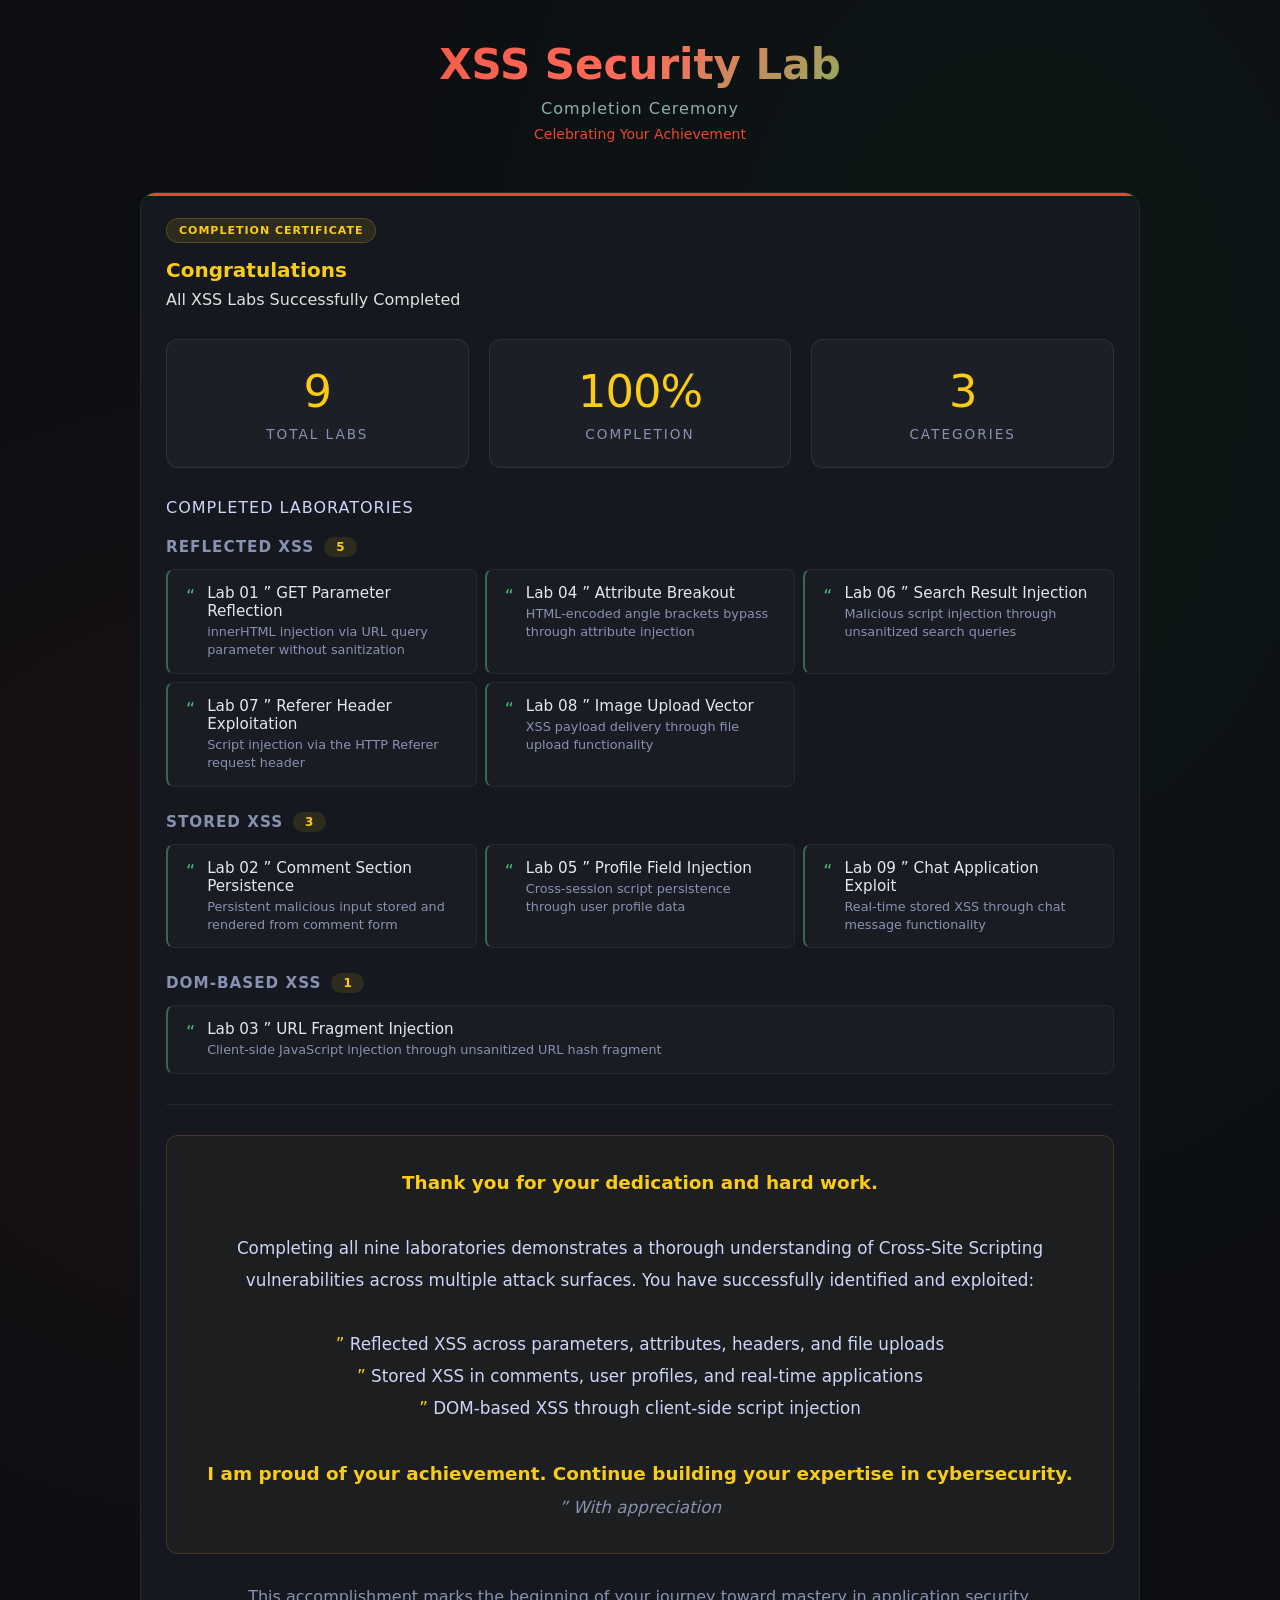
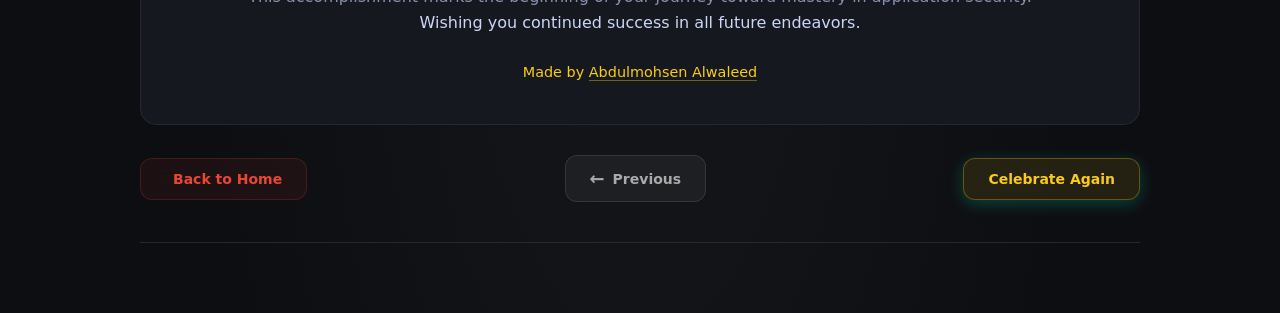
==== commit e1e99bb8: "Fix CSS path for GitHub Pages" ====
--- a/final.html
+++ b/final.html
@@ -358,10 +358,16 @@
             <em style="color: #8892b0;">  ” With appreciation</em>
         </div>
 
-        <div class="description" style="text-align: center; font-size: 1rem; color: #8892b0;">
+                <div class="description" style="text-align: center; font-size: 1rem; color: #8892b0;">
             <p>This accomplishment marks the beginning of your journey toward mastery in application security.</p>
             <p style="color: #ccd6f6;">Wishing you continued success in all future endeavors.</p>
+            <br>
+            <p style="color: #facc15; font-size: 0.9rem;">
+                Made by <a href="https://00xjoe.github.io/Abdulmohsen_Alwaleed/Whoami.html" target="_blank" style="color: #facc15; text-decoration: none; border-bottom: 1px solid rgba(250, 204, 21, 0.4); transition: all 0.3s ease;" onmouseover="this.style.borderBottomColor='#facc15'; this.style.color='#fff';" onmouseout="this.style.borderBottomColor='rgba(250, 204, 21, 0.4)'; this.style.color='#facc15';">Abdulmohsen Alwaleed</a>
+            </p>
         </div>
+
+        
     </div>
 
     <div class="button-container">
